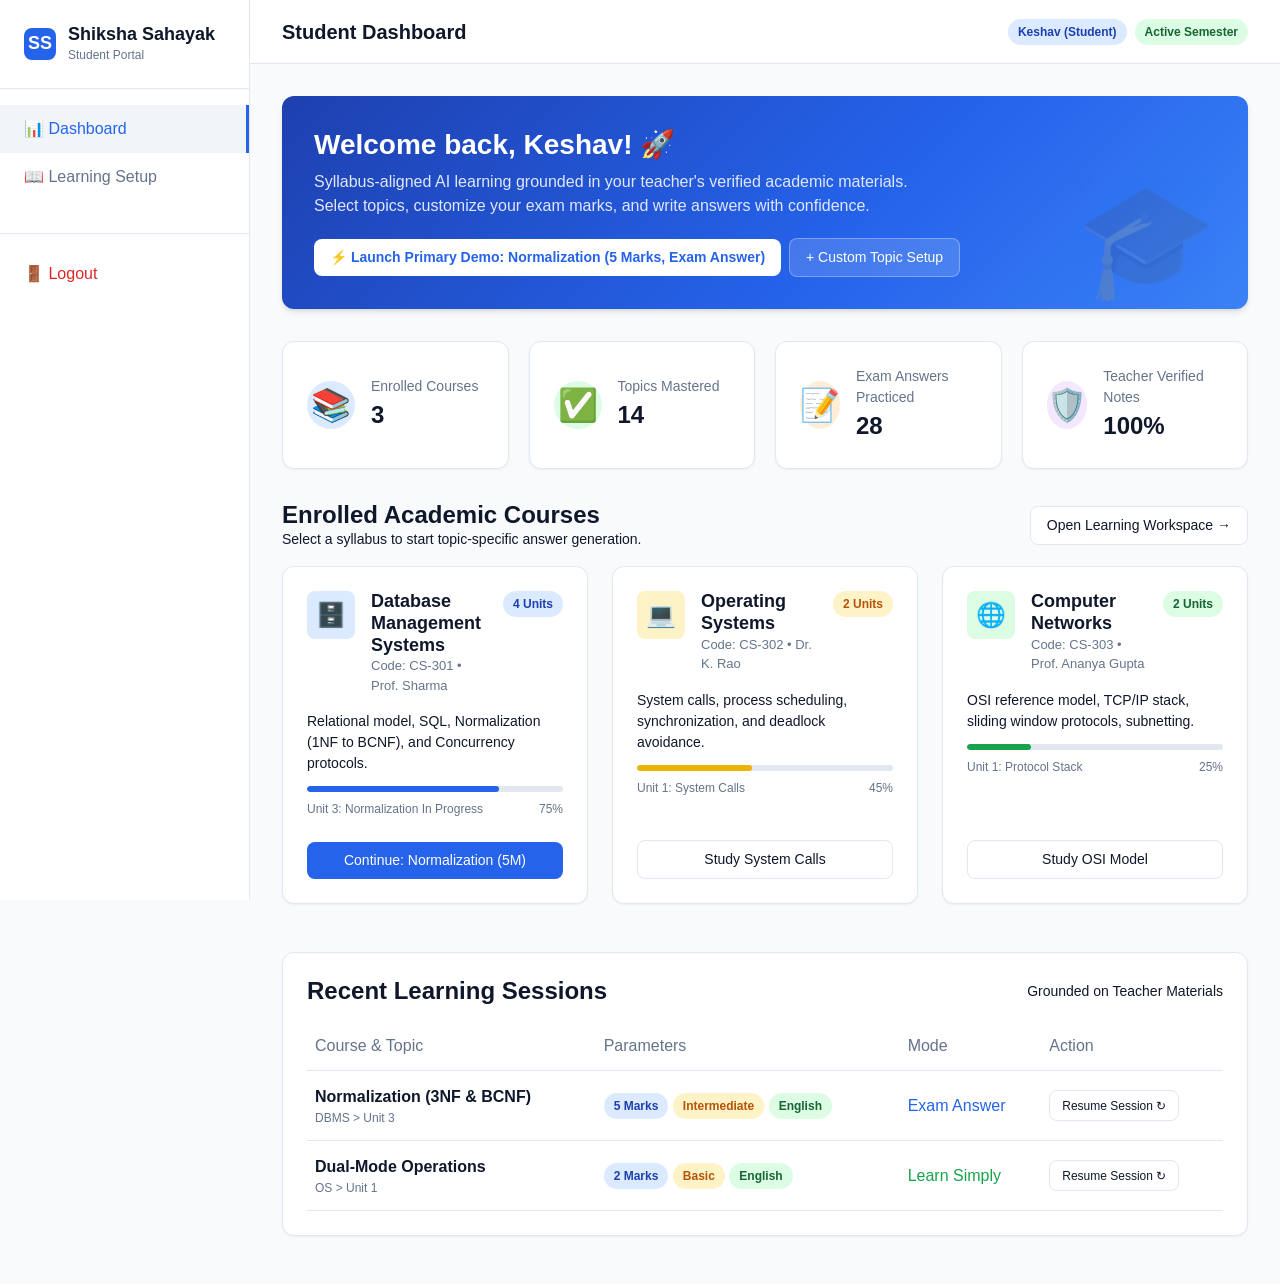
==== student/dashboard.html @ a6f7b634 "Add student frontend stage 1" ====
<!DOCTYPE html>
<html lang="en">
<head>
    <meta charset="UTF-8">
    <meta name="viewport" content="width=device-width, initial-scale=1.0">
    <title>Student Dashboard - Shiksha Sahayak</title>
    <link rel="stylesheet" href="../css/global.css">
    <link rel="stylesheet" href="../css/student.css">
</head>
<body>

    <div class="dashboard-layout" id="student-dashboard-root">
        <!-- Sidebar Navigation -->
        <aside class="sidebar">
            <div class="sidebar-header">
                <div class="sidebar-logo-icon">SS</div>
                <div>
                    <h3 style="margin:0; font-size:1.125rem;">Shiksha Sahayak</h3>
                    <div style="font-size:0.75rem; color:var(--text-secondary);">Student Portal</div>
                </div>
            </div>
            <nav class="sidebar-nav">
                <a href="dashboard.html" class="nav-item active">📊 Dashboard</a>
                <a href="learning.html" class="nav-item">📖 Learning Setup</a>
                <div style="margin-top: 2rem; border-top: 1px solid var(--border-color); padding-top: 1rem;">
                    <a href="../role-selector.html" class="nav-item" style="color: var(--danger-color);">🚪 Logout</a>
                </div>
            </nav>
        </aside>

        <!-- Main Content -->
        <main class="main-content">
            <header class="topbar">
                <h2 style="margin:0; font-size:1.25rem;">Student Dashboard</h2>
                <div class="flex items-center gap-2">
                    <span class="badge badge-primary">Keshav (Student)</span>
                    <span class="badge badge-success">Active Semester</span>
                </div>
            </header>

            <div class="content-wrapper">
                
                <!-- Welcome Banner with Primary Demo Flow CTA -->
                <div class="welcome-banner">
                    <h2>Welcome back, Keshav! 🚀</h2>
                    <p>Syllabus-aligned AI learning grounded in your teacher's verified academic materials. Select topics, customize your exam marks, and write answers with confidence.</p>
                    <div class="flex items-center gap-2" style="flex-wrap: wrap;">
                        <a href="learning.html?course=dbms&unit=u3&topic=t_norm&level=intermediate&lang=english&marks=5&mode=exam_answer" class="btn" style="background-color: white; color: var(--primary-color); font-weight: 600;">
                            ⚡ Launch Primary Demo: Normalization (5 Marks, Exam Answer)
                        </a>
                        <a href="learning.html" class="btn btn-secondary" style="background: rgba(255,255,255,0.15); color: white; border: 1px solid rgba(255,255,255,0.3);">
                            + Custom Topic Setup
                        </a>
                    </div>
                </div>

                <!-- Student Academic Stats -->
                <div style="display: grid; grid-template-columns: repeat(auto-fit, minmax(220px, 1fr)); gap: 1.25rem; margin-bottom: 2rem;">
                    <div class="card" style="margin-bottom:0; display:flex; align-items:center; gap:1rem;">
                        <div style="font-size:2rem; width:48px; height:48px; border-radius:50%; background:#dbeafe; display:flex; align-items:center; justify-content:center; color:#1d4ed8;">
                            📚
                        </div>
                        <div>
                            <div style="font-size:0.875rem; color:var(--text-secondary);">Enrolled Courses</div>
                            <div style="font-size:1.5rem; font-weight:700;">3</div>
                        </div>
                    </div>
                    <div class="card" style="margin-bottom:0; display:flex; align-items:center; gap:1rem;">
                        <div style="font-size:2rem; width:48px; height:48px; border-radius:50%; background:#dcfce3; display:flex; align-items:center; justify-content:center; color:#15803d;">
                            ✅
                        </div>
                        <div>
                            <div style="font-size:0.875rem; color:var(--text-secondary);">Topics Mastered</div>
                            <div style="font-size:1.5rem; font-weight:700;">14</div>
                        </div>
                    </div>
                    <div class="card" style="margin-bottom:0; display:flex; align-items:center; gap:1rem;">
                        <div style="font-size:2rem; width:48px; height:48px; border-radius:50%; background:#ffedd5; display:flex; align-items:center; justify-content:center; color:#c2410c;">
                            📝
                        </div>
                        <div>
                            <div style="font-size:0.875rem; color:var(--text-secondary);">Exam Answers Practiced</div>
                            <div style="font-size:1.5rem; font-weight:700;">28</div>
                        </div>
                    </div>
                    <div class="card" style="margin-bottom:0; display:flex; align-items:center; gap:1rem;">
                        <div style="font-size:2rem; width:48px; height:48px; border-radius:50%; background:#f3e8ff; display:flex; align-items:center; justify-content:center; color:#7e22ce;">
                            🛡️
                        </div>
                        <div>
                            <div style="font-size:0.875rem; color:var(--text-secondary);">Teacher Verified Notes</div>
                            <div style="font-size:1.5rem; font-weight:700;">100%</div>
                        </div>
                    </div>
                </div>

                <!-- Enrolled Courses Section -->
                <div class="mb-6">
                    <div class="flex justify-between items-center mb-4">
                        <div>
                            <h3 style="margin:0;">Enrolled Academic Courses</h3>
                            <p class="text-secondary" style="font-size:0.875rem; margin:0;">Select a syllabus to start topic-specific answer generation.</p>
                        </div>
                        <a href="learning.html" class="btn btn-secondary">Open Learning Workspace →</a>
                    </div>

                    <div class="course-grid">
                        <!-- Course 1: DBMS -->
                        <div class="card course-card">
                            <div>
                                <div class="course-card-header">
                                    <div class="course-icon-box dbms">🗄️</div>
                                    <div style="flex:1;">
                                        <h4 style="margin:0; font-size:1.125rem;">Database Management Systems</h4>
                                        <div style="font-size:0.8125rem; color:var(--text-secondary);">Code: CS-301 • Prof. Sharma</div>
                                    </div>
                                    <span class="badge badge-primary">4 Units</span>
                                </div>
                                <p class="text-secondary" style="font-size:0.875rem;">Relational model, SQL, Normalization (1NF to BCNF), and Concurrency protocols.</p>
                                
                                <div class="progress-track">
                                    <div class="progress-bar" style="width: 75%;"></div>
                                </div>
                                <div class="flex justify-between" style="font-size:0.75rem; color:var(--text-secondary); margin-bottom: 1rem;">
                                    <span>Unit 3: Normalization In Progress</span>
                                    <span>75%</span>
                                </div>
                            </div>

                            <div class="flex gap-2" style="margin-top: 0.5rem;">
                                <a href="learning.html?course=dbms&unit=u3&topic=t_norm&level=intermediate&lang=english&marks=5&mode=exam_answer" class="btn btn-primary w-full">
                                    Continue: Normalization (5M)
                                </a>
                            </div>
                        </div>

                        <!-- Course 2: OS -->
                        <div class="card course-card">
                            <div>
                                <div class="course-card-header">
                                    <div class="course-icon-box os">💻</div>
                                    <div style="flex:1;">
                                        <h4 style="margin:0; font-size:1.125rem;">Operating Systems</h4>
                                        <div style="font-size:0.8125rem; color:var(--text-secondary);">Code: CS-302 • Dr. K. Rao</div>
                                    </div>
                                    <span class="badge badge-warning">2 Units</span>
                                </div>
                                <p class="text-secondary" style="font-size:0.875rem;">System calls, process scheduling, synchronization, and deadlock avoidance.</p>
                                
                                <div class="progress-track">
                                    <div class="progress-bar" style="width: 45%; background-color: var(--warning-color);"></div>
                                </div>
                                <div class="flex justify-between" style="font-size:0.75rem; color:var(--text-secondary); margin-bottom: 1rem;">
                                    <span>Unit 1: System Calls</span>
                                    <span>45%</span>
                                </div>
                            </div>

                            <div class="flex gap-2" style="margin-top: 0.5rem;">
                                <a href="learning.html?course=os&unit=os_u1&topic=os_t1&level=basic&lang=english&marks=5&mode=learn_simply" class="btn btn-secondary w-full">
                                    Study System Calls
                                </a>
                            </div>
                        </div>

                        <!-- Course 3: CN -->
                        <div class="card course-card">
                            <div>
                                <div class="course-card-header">
                                    <div class="course-icon-box cn">🌐</div>
                                    <div style="flex:1;">
                                        <h4 style="margin:0; font-size:1.125rem;">Computer Networks</h4>
                                        <div style="font-size:0.8125rem; color:var(--text-secondary);">Code: CS-303 • Prof. Ananya Gupta</div>
                                    </div>
                                    <span class="badge badge-success">2 Units</span>
                                </div>
                                <p class="text-secondary" style="font-size:0.875rem;">OSI reference model, TCP/IP stack, sliding window protocols, subnetting.</p>
                                
                                <div class="progress-track">
                                    <div class="progress-bar" style="width: 25%; background-color: var(--success-color);"></div>
                                </div>
                                <div class="flex justify-between" style="font-size:0.75rem; color:var(--text-secondary); margin-bottom: 1rem;">
                                    <span>Unit 1: Protocol Stack</span>
                                    <span>25%</span>
                                </div>
                            </div>

                            <div class="flex gap-2" style="margin-top: 0.5rem;">
                                <a href="learning.html?course=cn&unit=cn_u1&topic=cn_t1&level=intermediate&lang=english&marks=10&mode=exam_answer" class="btn btn-secondary w-full">
                                    Study OSI Model
                                </a>
                            </div>
                        </div>
                    </div>
                </div>

                <!-- Recent Learning History -->
                <div class="card">
                    <div class="flex justify-between items-center mb-2">
                        <h3 style="margin:0;">Recent Learning Sessions</h3>
                        <span class="text-secondary" style="font-size:0.875rem;">Grounded on Teacher Materials</span>
                    </div>

                    <table style="width: 100%; text-align: left; border-collapse: collapse; margin-top: 1rem;">
                        <thead>
                            <tr style="border-bottom: 1px solid var(--border-color);">
                                <th style="padding: 0.75rem 0.5rem; font-weight: 500; color: var(--text-secondary);">Course & Topic</th>
                                <th style="padding: 0.75rem 0.5rem; font-weight: 500; color: var(--text-secondary);">Parameters</th>
                                <th style="padding: 0.75rem 0.5rem; font-weight: 500; color: var(--text-secondary);">Mode</th>
                                <th style="padding: 0.75rem 0.5rem; font-weight: 500; color: var(--text-secondary);">Action</th>
                            </tr>
                        </thead>
                        <tbody>
                            <tr style="border-bottom: 1px solid var(--border-color);">
                                <td style="padding: 0.85rem 0.5rem;">
                                    <strong>Normalization (3NF & BCNF)</strong>
                                    <div style="font-size:0.75rem; color:var(--text-secondary);">DBMS > Unit 3</div>
                                </td>
                                <td style="padding: 0.85rem 0.5rem;">
                                    <span class="badge badge-primary">5 Marks</span>
                                    <span class="badge badge-warning">Intermediate</span>
                                    <span class="badge badge-success">English</span>
                                </td>
                                <td style="padding: 0.85rem 0.5rem;">
                                    <span style="font-weight: 500; color: var(--primary-color);">Exam Answer</span>
                                </td>
                                <td style="padding: 0.85rem 0.5rem;">
                                    <a href="learning.html?course=dbms&unit=u3&topic=t_norm&level=intermediate&lang=english&marks=5&mode=exam_answer" class="btn btn-secondary" style="font-size: 0.75rem; padding: 0.35rem 0.75rem;">
                                        Resume Session ↻
                                    </a>
                                </td>
                            </tr>
                            <tr style="border-bottom: 1px solid var(--border-color);">
                                <td style="padding: 0.85rem 0.5rem;">
                                    <strong>Dual-Mode Operations</strong>
                                    <div style="font-size:0.75rem; color:var(--text-secondary);">OS > Unit 1</div>
                                </td>
                                <td style="padding: 0.85rem 0.5rem;">
                                    <span class="badge badge-primary">2 Marks</span>
                                    <span class="badge badge-warning">Basic</span>
                                    <span class="badge badge-success">English</span>
                                </td>
                                <td style="padding: 0.85rem 0.5rem;">
                                    <span style="font-weight: 500; color: var(--success-color);">Learn Simply</span>
                                </td>
                                <td style="padding: 0.85rem 0.5rem;">
                                    <a href="learning.html?course=os&unit=os_u1&topic=os_t1&level=basic&lang=english&marks=2&mode=learn_simply" class="btn btn-secondary" style="font-size: 0.75rem; padding: 0.35rem 0.75rem;">
                                        Resume Session ↻
                                    </a>
                                </td>
                            </tr>
                        </tbody>
                    </table>
                </div>

            </div>
        </main>
    </div>

    <script src="../js/common.js"></script>
    <script src="../js/student.js"></script>
</body>
</html>
---- css/global.css ----
:root {
    --primary-color: #2563eb;
    --primary-hover: #1d4ed8;
    --secondary-color: #475569;
    --success-color: #16a34a;
    --danger-color: #dc2626;
    --warning-color: #eab308;
    --background-color: #f8fafc;
    --surface-color: #ffffff;
    --text-primary: #0f172a;
    --text-secondary: #64748b;
    --border-color: #e2e8f0;
    --radius-sm: 4px;
    --radius-md: 8px;
    --radius-lg: 12px;
    --shadow-sm: 0 1px 2px 0 rgb(0 0 0 / 0.05);
    --shadow-md: 0 4px 6px -1px rgb(0 0 0 / 0.1), 0 2px 4px -2px rgb(0 0 0 / 0.1);
    --font-family: 'Inter', -apple-system, BlinkMacSystemFont, "Segoe UI", Roboto, sans-serif;
    --sidebar-width: 250px;
}

* {
    box-sizing: border-box;
    margin: 0;
    padding: 0;
}

body {
    font-family: var(--font-family);
    background-color: var(--background-color);
    color: var(--text-primary);
    line-height: 1.5;
}

a {
    text-decoration: none;
    color: var(--primary-color);
}

/* Typography */
h1, h2, h3, h4, h5, h6 {
    font-weight: 600;
    line-height: 1.2;
    margin-bottom: 0.5rem;
}

h1 { font-size: 2.25rem; }
h2 { font-size: 1.875rem; }
h3 { font-size: 1.5rem; }

/* Buttons */
.btn {
    display: inline-flex;
    align-items: center;
    justify-content: center;
    padding: 0.5rem 1rem;
    font-size: 0.875rem;
    font-weight: 500;
    border-radius: var(--radius-md);
    border: none;
    cursor: pointer;
    transition: all 0.2s ease;
    gap: 0.5rem;
}

.btn-primary {
    background-color: var(--primary-color);
    color: white;
}

.btn-primary:hover {
    background-color: var(--primary-hover);
}

.btn-secondary {
    background-color: var(--surface-color);
    color: var(--text-primary);
    border: 1px solid var(--border-color);
}

.btn-secondary:hover {
    background-color: var(--background-color);
}

.btn-success {
    background-color: var(--success-color);
    color: white;
}

.btn-danger {
    background-color: var(--danger-color);
    color: white;
}

/* Cards */
.card {
    background-color: var(--surface-color);
    border-radius: var(--radius-lg);
    box-shadow: var(--shadow-sm);
    border: 1px solid var(--border-color);
    padding: 1.5rem;
    margin-bottom: 1rem;
}

/* Forms */
.form-group {
    margin-bottom: 1rem;
}

.form-label {
    display: block;
    font-size: 0.875rem;
    font-weight: 500;
    margin-bottom: 0.5rem;
    color: var(--text-primary);
}

.form-control {
    width: 100%;
    padding: 0.625rem 0.875rem;
    font-size: 0.875rem;
    line-height: 1.25rem;
    border: 1px solid var(--border-color);
    border-radius: var(--radius-md);
    background-color: var(--surface-color);
    transition: border-color 0.15s ease-in-out;
    font-family: inherit;
}

.form-control:focus {
    outline: none;
    border-color: var(--primary-color);
    box-shadow: 0 0 0 3px rgba(37, 99, 235, 0.1);
}

select.form-control {
    appearance: none;
    background-image: url("data:image/svg+xml,%3csvg xmlns='http://www.w3.org/2000/svg' fill='none' viewBox='0 0 20 20'%3e%3cpath stroke='%236b7280' stroke-linecap='round' stroke-linejoin='round' stroke-width='1.5' d='M6 8l4 4 4-4'/%3e%3c/svg%3e");
    background-position: right 0.5rem center;
    background-repeat: no-repeat;
    background-size: 1.5em 1.5em;
    padding-right: 2.5rem;
}

/* Layout: Sidebar & Content */
.dashboard-layout {
    display: flex;
    min-height: 100vh;
}

.sidebar {
    width: var(--sidebar-width);
    background-color: var(--surface-color);
    border-right: 1px solid var(--border-color);
    display: flex;
    flex-direction: column;
    position: fixed;
    height: 100vh;
    z-index: 40;
}

.sidebar-header {
    padding: 1.5rem;
    border-bottom: 1px solid var(--border-color);
    display: flex;
    align-items: center;
    gap: 0.75rem;
}

.sidebar-logo-icon {
    width: 32px;
    height: 32px;
    background: var(--primary-color);
    border-radius: var(--radius-md);
    display: flex;
    align-items: center;
    justify-content: center;
    color: white;
    font-weight: bold;
    font-size: 18px;
}

.sidebar-nav {
    flex: 1;
    padding: 1rem 0;
    overflow-y: auto;
}

.nav-item {
    display: flex;
    align-items: center;
    padding: 0.75rem 1.5rem;
    color: var(--text-secondary);
    text-decoration: none;
    font-weight: 500;
    transition: all 0.2s;
    gap: 0.75rem;
}

.nav-item:hover, .nav-item.active {
    background-color: #f1f5f9;
    color: var(--primary-color);
    border-right: 3px solid var(--primary-color);
}

.main-content {
    flex: 1;
    margin-left: var(--sidebar-width);
    display: flex;
    flex-direction: column;
}

.topbar {
    height: 64px;
    background-color: var(--surface-color);
    border-bottom: 1px solid var(--border-color);
    display: flex;
    align-items: center;
    justify-content: space-between;
    padding: 0 2rem;
    position: sticky;
    top: 0;
    z-index: 30;
}

.content-wrapper {
    padding: 2rem;
    max-width: 1200px;
    width: 100%;
    margin: 0 auto;
}

/* Badges */
.badge {
    display: inline-flex;
    align-items: center;
    padding: 0.25rem 0.625rem;
    font-size: 0.75rem;
    font-weight: 600;
    border-radius: 9999px;
}

.badge-warning { background-color: #fef3c7; color: #b45309; }
.badge-success { background-color: #dcfce3; color: #166534; }
.badge-danger { background-color: #fee2e2; color: #991b1b; }
.badge-primary { background-color: #dbeafe; color: #1e40af; }

/* Utilities */
.text-center { text-align: center; }
.mt-1 { margin-top: 0.25rem; }
.mt-2 { margin-top: 0.5rem; }
.mt-4 { margin-top: 1rem; }
.mb-2 { margin-bottom: 0.5rem; }
.mb-4 { margin-bottom: 1rem; }
.mb-6 { margin-bottom: 1.5rem; }
.flex { display: flex; }
.flex-col { flex-direction: column; }
.items-center { align-items: center; }
.justify-between { justify-content: space-between; }
.gap-2 { gap: 0.5rem; }
.gap-4 { gap: 1rem; }
.w-full { width: 100%; }

/* Toast Notifications */
.toast-container {
    position: fixed;
    bottom: 20px;
    right: 20px;
    z-index: 50;
    display: flex;
    flex-direction: column;
    gap: 10px;
}

.toast {
    background: var(--surface-color);
    color: var(--text-primary);
    padding: 1rem 1.5rem;
    border-radius: var(--radius-md);
    box-shadow: var(--shadow-md);
    border-left: 4px solid var(--primary-color);
    animation: slideIn 0.3s ease-out;
    display: flex;
    align-items: center;
    gap: 0.5rem;
}

.toast.success { border-left-color: var(--success-color); }
.toast.error { border-left-color: var(--danger-color); }

@keyframes slideIn {
    from { transform: translateX(100%); opacity: 0; }
    to { transform: translateX(0); opacity: 1; }
}

/* Modals */
.modal-overlay {
    position: fixed;
    top: 0; left: 0; right: 0; bottom: 0;
    background: rgba(0,0,0,0.5);
    display: flex;
    align-items: center;
    justify-content: center;
    z-index: 100;
    opacity: 0;
    pointer-events: none;
    transition: opacity 0.2s;
}

.modal-overlay.active {
    opacity: 1;
    pointer-events: auto;
}

.modal-content {
    background: var(--surface-color);
    padding: 2rem;
    border-radius: var(--radius-lg);
    width: 90%;
    max-width: 500px;
    transform: translateY(20px);
    transition: transform 0.2s;
}

.modal-overlay.active .modal-content {
    transform: translateY(0);
}
---- css/student.css ----
/* Student Dashboard & Learning Interface Specific Styles */

/* Welcome Banner */
.welcome-banner {
    background: linear-gradient(135deg, #1e40af 0%, #2563eb 60%, #3b82f6 100%);
    color: white;
    padding: 2rem;
    border-radius: var(--radius-lg);
    margin-bottom: 2rem;
    box-shadow: var(--shadow-md);
    position: relative;
    overflow: hidden;
}

.welcome-banner::after {
    content: "🎓";
    position: absolute;
    right: 2rem;
    bottom: -1rem;
    font-size: 7rem;
    opacity: 0.15;
    pointer-events: none;
}

.welcome-banner h2 {
    color: white;
    font-size: 1.75rem;
    margin-bottom: 0.5rem;
}

.welcome-banner p {
    color: #e0e7ff;
    max-width: 600px;
    font-size: 1rem;
    margin-bottom: 1.25rem;
}

.demo-flow-badge {
    display: inline-flex;
    align-items: center;
    gap: 0.5rem;
    background: rgba(255, 255, 255, 0.2);
    backdrop-filter: blur(8px);
    border: 1px solid rgba(255, 255, 255, 0.3);
    color: #ffffff;
    padding: 0.4rem 0.85rem;
    border-radius: 9999px;
    font-size: 0.8125rem;
    font-weight: 500;
}

/* Student Course Cards */
.course-grid {
    display: grid;
    grid-template-columns: repeat(auto-fit, minmax(300px, 1fr));
    gap: 1.5rem;
    margin-bottom: 2rem;
}

.course-card {
    display: flex;
    flex-direction: column;
    justify-content: space-between;
    transition: transform 0.2s ease, box-shadow 0.2s ease;
    border: 1px solid var(--border-color);
}

.course-card:hover {
    transform: translateY(-4px);
    box-shadow: var(--shadow-md);
    border-color: #bfdbfe;
}

.course-card-header {
    display: flex;
    align-items: flex-start;
    gap: 1rem;
    margin-bottom: 1rem;
}

.course-icon-box {
    width: 48px;
    height: 48px;
    border-radius: var(--radius-md);
    display: flex;
    align-items: center;
    justify-content: center;
    font-size: 1.5rem;
    flex-shrink: 0;
}

.course-icon-box.dbms { background-color: #dbeafe; color: #1d4ed8; }
.course-icon-box.os { background-color: #fef3c7; color: #b45309; }
.course-icon-box.cn { background-color: #dcfce3; color: #15803d; }

.progress-track {
    background-color: #e2e8f0;
    height: 6px;
    border-radius: 9999px;
    overflow: hidden;
    margin-top: 0.75rem;
    margin-bottom: 0.5rem;
}

.progress-bar {
    background-color: var(--primary-color);
    height: 100%;
    border-radius: 9999px;
    transition: width 0.4s ease;
}

/* Learning Setup Configuration Cards */
.setup-stepper {
    display: flex;
    flex-direction: column;
    gap: 1.5rem;
}

.setup-card {
    border: 1px solid var(--border-color);
    background: var(--surface-color);
    border-radius: var(--radius-lg);
    padding: 1.5rem;
    transition: border-color 0.2s;
}

.setup-card.active {
    border-color: var(--primary-color);
    box-shadow: 0 0 0 1px var(--primary-color);
}

.setup-header {
    display: flex;
    align-items: center;
    gap: 0.75rem;
    margin-bottom: 1.25rem;
    padding-bottom: 0.75rem;
    border-bottom: 1px solid var(--border-color);
}

.step-num {
    width: 28px;
    height: 28px;
    background-color: var(--primary-color);
    color: white;
    border-radius: 50%;
    display: flex;
    align-items: center;
    justify-content: center;
    font-size: 0.875rem;
    font-weight: 700;
}

.step-title {
    font-size: 1.125rem;
    font-weight: 600;
    color: var(--text-primary);
    margin: 0;
}

.step-desc {
    color: var(--text-secondary);
    font-size: 0.875rem;
    margin: 0;
}

/* Option Pill Selector Grid */
.pill-grid {
    display: grid;
    grid-template-columns: repeat(auto-fit, minmax(130px, 1fr));
    gap: 0.75rem;
}

.pill-card {
    border: 1.5px solid var(--border-color);
    background-color: var(--surface-color);
    border-radius: var(--radius-md);
    padding: 0.875rem 1rem;
    cursor: pointer;
    text-align: center;
    transition: all 0.2s ease;
    user-select: none;
    display: flex;
    flex-direction: column;
    align-items: center;
    gap: 0.25rem;
}

.pill-card:hover {
    border-color: var(--primary-color);
    background-color: #eff6ff;
}

.pill-card.selected {
    border-color: var(--primary-color);
    background-color: #eff6ff;
    color: var(--primary-color);
    box-shadow: 0 0 0 1px var(--primary-color);
}

.pill-card .pill-icon {
    font-size: 1.25rem;
}

.pill-card .pill-title {
    font-weight: 600;
    font-size: 0.9375rem;
}

.pill-card .pill-subtitle {
    font-size: 0.75rem;
    color: var(--text-secondary);
}

.pill-card.selected .pill-subtitle {
    color: #3b82f6;
}

/* Mode Selection Cards (Learn Simply vs Exam Answer) */
.mode-grid {
    display: grid;
    grid-template-columns: 1fr 1fr;
    gap: 1rem;
}

.mode-card {
    border: 2px solid var(--border-color);
    background-color: var(--surface-color);
    border-radius: var(--radius-lg);
    padding: 1.25rem;
    cursor: pointer;
    transition: all 0.2s ease;
    display: flex;
    flex-direction: column;
    gap: 0.5rem;
}

.mode-card:hover {
    border-color: #93c5fd;
    background-color: #f8fafc;
}

.mode-card.selected {
    border-color: var(--primary-color);
    background-color: #eff6ff;
    box-shadow: var(--shadow-sm);
}

.mode-header {
    display: flex;
    align-items: center;
    justify-content: space-between;
}

.mode-title {
    font-size: 1.05rem;
    font-weight: 600;
    display: flex;
    align-items: center;
    gap: 0.5rem;
}

.mode-desc {
    font-size: 0.8125rem;
    color: var(--text-secondary);
    line-height: 1.4;
}

.mode-card.selected .mode-desc {
    color: #334155;
}

.mode-features {
    display: flex;
    flex-wrap: wrap;
    gap: 0.35rem;
    margin-top: 0.25rem;
}

.mode-tag {
    font-size: 0.7rem;
    padding: 0.15rem 0.5rem;
    background-color: #e2e8f0;
    color: #475569;
    border-radius: 4px;
    font-weight: 500;
}

.mode-card.selected .mode-tag {
    background-color: #dbeafe;
    color: #1e40af;
}

/* Summary & Generation Preview */
.generation-summary-card {
    background-color: #f8fafc;
    border: 1px dashed var(--border-color);
    border-radius: var(--radius-lg);
    padding: 1.5rem;
    margin-top: 1rem;
}

.summary-chips {
    display: flex;
    flex-wrap: wrap;
    gap: 0.5rem;
    margin: 1rem 0;
}

.summary-chip {
    background-color: white;
    border: 1px solid var(--border-color);
    padding: 0.35rem 0.75rem;
    border-radius: var(--radius-sm);
    font-size: 0.8125rem;
    display: inline-flex;
    align-items: center;
    gap: 0.4rem;
}

.summary-chip strong {
    color: var(--text-secondary);
    font-weight: 500;
}

/* Status / Ready State Alert */
.ready-box {
    background-color: #ecfdf5;
    border: 1px solid #a7f3d0;
    border-radius: var(--radius-md);
    padding: 1rem 1.25rem;
    color: #065f46;
    display: flex;
    align-items: center;
    gap: 0.75rem;
    margin-bottom: 1.25rem;
}

.ready-box-icon {
    font-size: 1.5rem;
}

.ready-box-content h5 {
    margin: 0 0 0.25rem 0;
    font-size: 0.9375rem;
    color: #065f46;
}

.ready-box-content p {
    margin: 0;
    font-size: 0.8125rem;
    color: #047857;
}

/* Empty & Error States */
.empty-state {
    text-align: center;
    padding: 3rem 1rem;
    color: var(--text-secondary);
}

.empty-icon {
    font-size: 3rem;
    margin-bottom: 0.75rem;
    opacity: 0.6;
}

/* Loading Simulation Box */
.loading-box {
    display: none;
    text-align: center;
    padding: 2.5rem 1.5rem;
}

.loading-box.active {
    display: block;
}

.spinner {
    width: 40px;
    height: 40px;
    border: 3px solid #e2e8f0;
    border-top: 3px solid var(--primary-color);
    border-radius: 50%;
    animation: spin 0.8s linear infinite;
    margin: 0 auto 1rem auto;
}

@keyframes spin {
    0% { transform: rotate(0deg); }
    100% { transform: rotate(360deg); }
}

/* Quick Demo Bar */
.quick-demo-bar {
    background-color: #f1f5f9;
    border: 1px solid #cbd5e1;
    border-radius: var(--radius-md);
    padding: 0.75rem 1rem;
    display: flex;
    align-items: center;
    justify-content: space-between;
    margin-bottom: 1.5rem;
    flex-wrap: wrap;
    gap: 0.75rem;
}

.quick-demo-info {
    display: flex;
    align-items: center;
    gap: 0.5rem;
    font-size: 0.875rem;
    color: var(--text-primary);
}

/* Responsive adjustments */
@media (max-width: 768px) {
    .mode-grid {
        grid-template-columns: 1fr;
    }
    .pill-grid {
        grid-template-columns: repeat(2, 1fr);
    }
    .welcome-banner::after {
        display: none;
    }
}
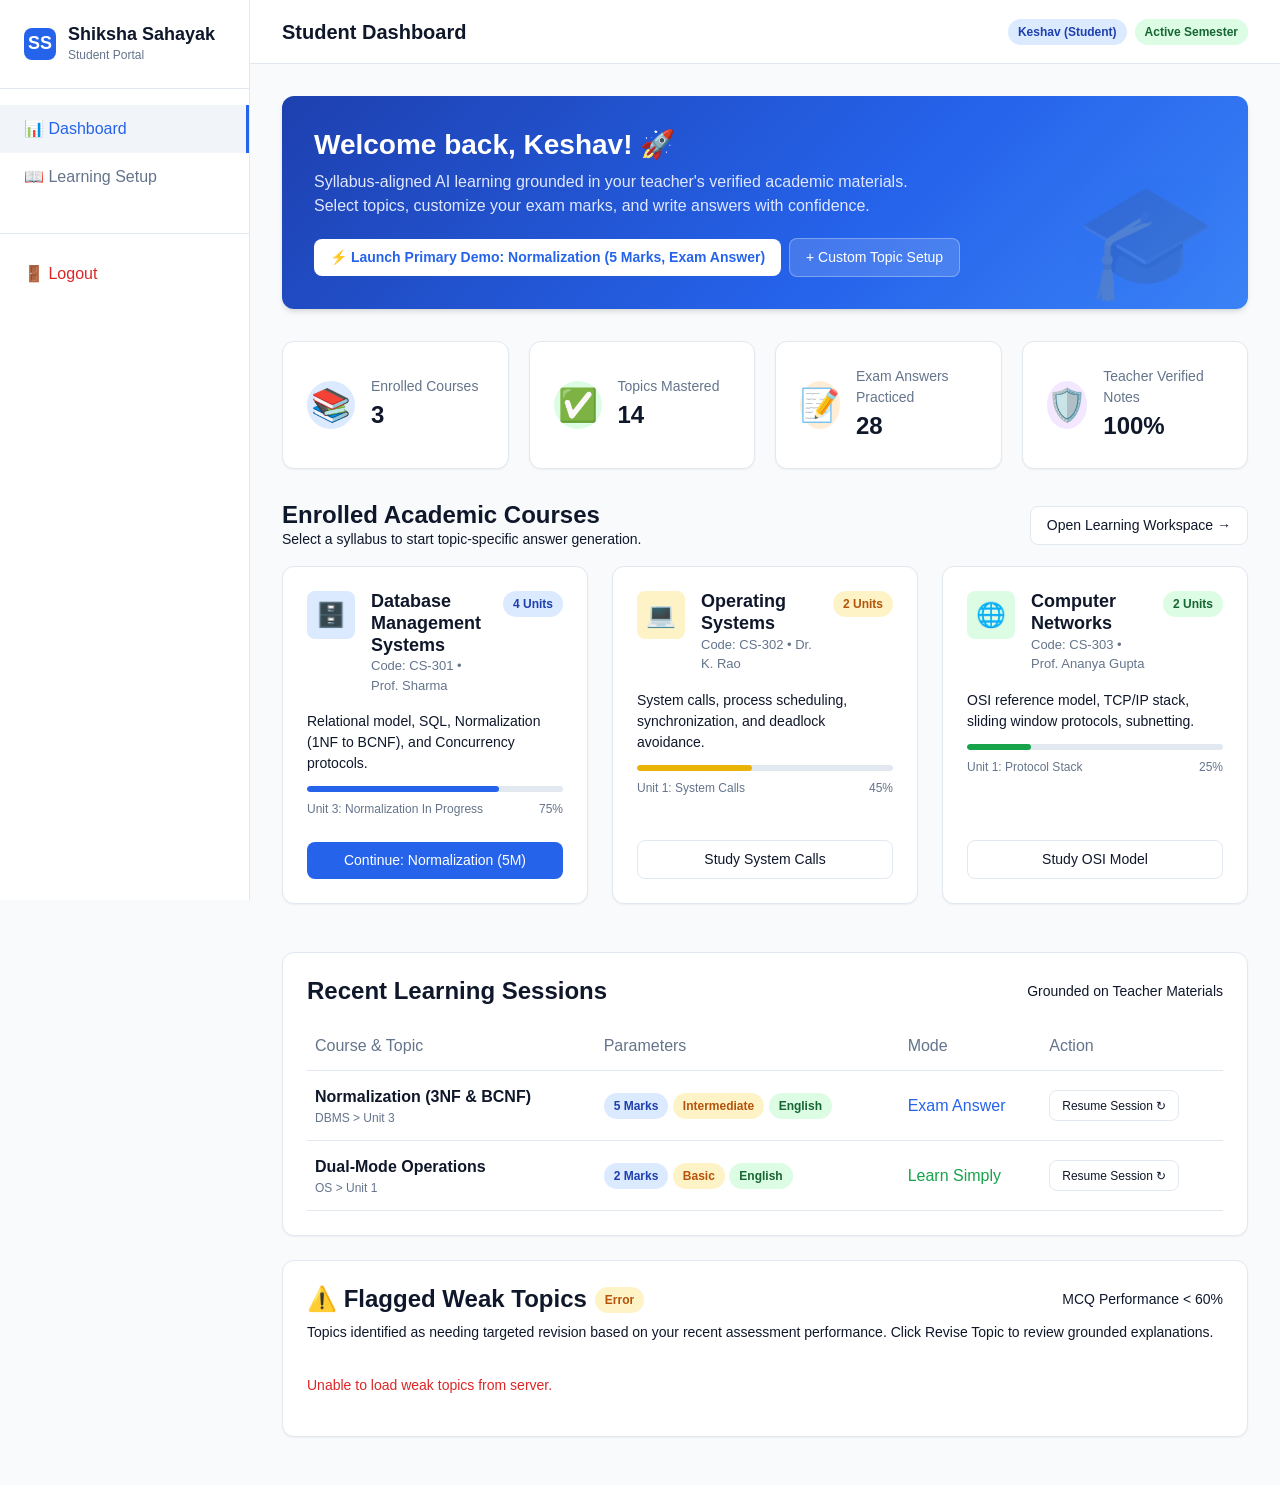
==== commit fa0ca932: "Integrate student and teacher flows" ====
--- a/student/dashboard.html
+++ b/student/dashboard.html
@@ -45,7 +45,7 @@
                     <h2>Welcome back, Keshav! 🚀</h2>
                     <p>Syllabus-aligned AI learning grounded in your teacher's verified academic materials. Select topics, customize your exam marks, and write answers with confidence.</p>
                     <div class="flex items-center gap-2" style="flex-wrap: wrap;">
-                        <a href="learning.html?course=dbms&unit=u3&topic=t_norm&level=intermediate&lang=english&marks=5&mode=exam_answer" class="btn" style="background-color: white; color: var(--primary-color); font-weight: 600;">
+                        <a href="learning.html?course_id=1&unit_id=1&topic_id=1&level=intermediate&lang=english&marks=5&mode=exam_answer" class="btn" style="background-color: white; color: var(--primary-color); font-weight: 600;">
                             ⚡ Launch Primary Demo: Normalization (5 Marks, Exam Answer)
                         </a>
                         <a href="learning.html" class="btn btn-secondary" style="background: rgba(255,255,255,0.15); color: white; border: 1px solid rgba(255,255,255,0.3);">
@@ -128,7 +128,7 @@
                             </div>
 
                             <div class="flex gap-2" style="margin-top: 0.5rem;">
-                                <a href="learning.html?course=dbms&unit=u3&topic=t_norm&level=intermediate&lang=english&marks=5&mode=exam_answer" class="btn btn-primary w-full">
+                                <a href="learning.html?course_id=1&unit_id=1&topic_id=1&level=intermediate&lang=english&marks=5&mode=exam_answer" class="btn btn-primary w-full">
                                     Continue: Normalization (5M)
                                 </a>
                             </div>
@@ -225,7 +225,7 @@
                                     <span style="font-weight: 500; color: var(--primary-color);">Exam Answer</span>
                                 </td>
                                 <td style="padding: 0.85rem 0.5rem;">
-                                    <a href="learning.html?course=dbms&unit=u3&topic=t_norm&level=intermediate&lang=english&marks=5&mode=exam_answer" class="btn btn-secondary" style="font-size: 0.75rem; padding: 0.35rem 0.75rem;">
+                                    <a href="learning.html?course_id=1&unit_id=1&topic_id=1&level=intermediate&lang=english&marks=5&mode=exam_answer" class="btn btn-secondary" style="font-size: 0.75rem; padding: 0.35rem 0.75rem;">
                                         Resume Session ↻
                                     </a>
                                 </td>
@@ -251,6 +251,26 @@
                             </tr>
                         </tbody>
                     </table>
+                </div>
+
+                <!-- Flagged Weak Topics & Targeted Revision Section -->
+                <div class="card" id="dashboard-weak-topics-card" style="margin-top: 1.5rem;">
+                    <div class="flex justify-between items-center mb-2">
+                        <div class="flex items-center gap-2">
+                            <h3 style="margin:0;">⚠️ Flagged Weak Topics</h3>
+                            <span class="badge badge-warning" id="weak-topics-count">Loading...</span>
+                        </div>
+                        <span class="text-secondary" style="font-size:0.875rem;">MCQ Performance &lt; 60%</span>
+                    </div>
+                    <p class="text-secondary" style="font-size:0.875rem; margin-bottom: 1rem;">
+                        Topics identified as needing targeted revision based on your recent assessment performance. Click Revise Topic to review grounded explanations.
+                    </p>
+
+                    <div id="dashboard-weak-topics-container" style="display: flex; flex-direction: column; gap: 0.75rem;">
+                        <div class="text-secondary" style="padding: 1rem 0; font-size: 0.875rem;">
+                            Loading identified weak topics from database...
+                        </div>
+                    </div>
                 </div>
 
             </div>
--- a/css/global.css
+++ b/css/global.css
@@ -287,6 +287,8 @@
 
 .toast.success { border-left-color: var(--success-color); }
 .toast.error { border-left-color: var(--danger-color); }
+.toast.warning { border-left-color: var(--warning-color); }
+.toast.info { border-left-color: var(--primary-color); }
 
 @keyframes slideIn {
     from { transform: translateX(100%); opacity: 0; }
--- a/css/student.css
+++ b/css/student.css
@@ -425,3 +425,82 @@
         display: none;
     }
 }
+
+/* MCQ Assessment & Weak Topic Styles */
+.mcq-question-card {
+    background-color: var(--surface-color);
+    border: 1px solid var(--border-color);
+    border-radius: var(--radius-md);
+    padding: 1.25rem;
+}
+
+.mcq-question-text {
+    font-size: 0.9375rem;
+    font-weight: 600;
+    color: var(--text-primary);
+    margin-bottom: 0.85rem;
+    line-height: 1.5;
+}
+
+.mcq-options-group {
+    display: flex;
+    flex-direction: column;
+    gap: 0.5rem;
+}
+
+.mcq-option-label {
+    display: flex;
+    align-items: center;
+    gap: 0.75rem;
+    padding: 0.75rem 1rem;
+    border: 1px solid var(--border-color);
+    border-radius: var(--radius-md);
+    cursor: pointer;
+    transition: all 0.15s ease;
+    font-size: 0.875rem;
+    background-color: #ffffff;
+}
+
+.mcq-option-label:hover {
+    border-color: var(--primary-color);
+    background-color: #f8fafc;
+}
+
+.mcq-option-label input[type="radio"] {
+    margin: 0;
+    accent-color: var(--primary-color);
+    cursor: pointer;
+    width: 16px;
+    height: 16px;
+}
+
+.mcq-review-card {
+    background-color: var(--surface-color);
+    border-radius: var(--radius-md);
+    padding: 1rem 1.25rem;
+    border: 1px solid var(--border-color);
+}
+
+.mcq-review-card.correct {
+    background-color: #f0fdf4;
+    border-color: #86efac;
+}
+
+.mcq-review-card.incorrect {
+    background-color: #fef2f2;
+    border-color: #fca5a5;
+}
+
+.weak-topic-item {
+    display: flex;
+    align-items: center;
+    justify-content: space-between;
+    padding: 1rem;
+    border-bottom: 1px solid var(--border-color);
+    gap: 1rem;
+    flex-wrap: wrap;
+}
+
+.weak-topic-item:last-child {
+    border-bottom: none;
+}
